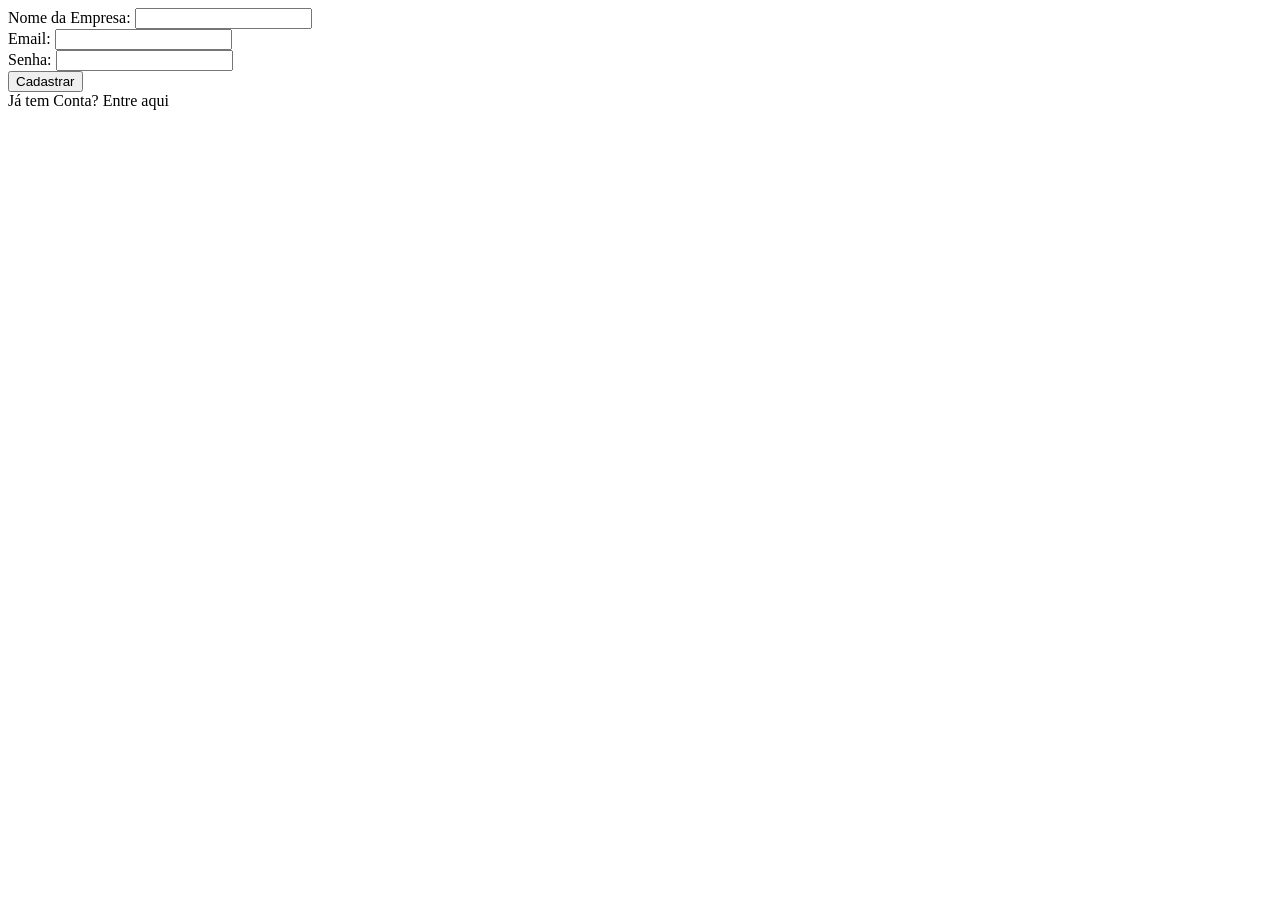
==== src/main/resources/templates/empresas/formularioCadastroEmpresa.html @ fe950bd8 "corrigindo os bugs de repositório e git" ====
<!DOCTYPE html>
<html lang="pt">
<head>
    <meta charset="UTF-8">
    <meta name="viewport" content="width=device-width, initial-scale=1.0">
    <title>Cadastrar como Empresa</title>
</head>
<body>
    <form th:action="@{/empresas/cadastro}" method="post">
        <label for="nome">Nome da Empresa:</label>
        <input type="text" id="nome" name="nome" required>
        <br>
        <label for="email">Email:</label>
        <input type="email" id="email" name="email" required>
        <br>
        <label for="senha">Senha:</label>
        <input type="password" id="senha" name="senha" required>
        <br>
        <button type="submit">Cadastrar</button>
    </form>

    <a th:href="@{/login/sing-up}">Já tem Conta? Entre aqui</a>
</body>
</html>
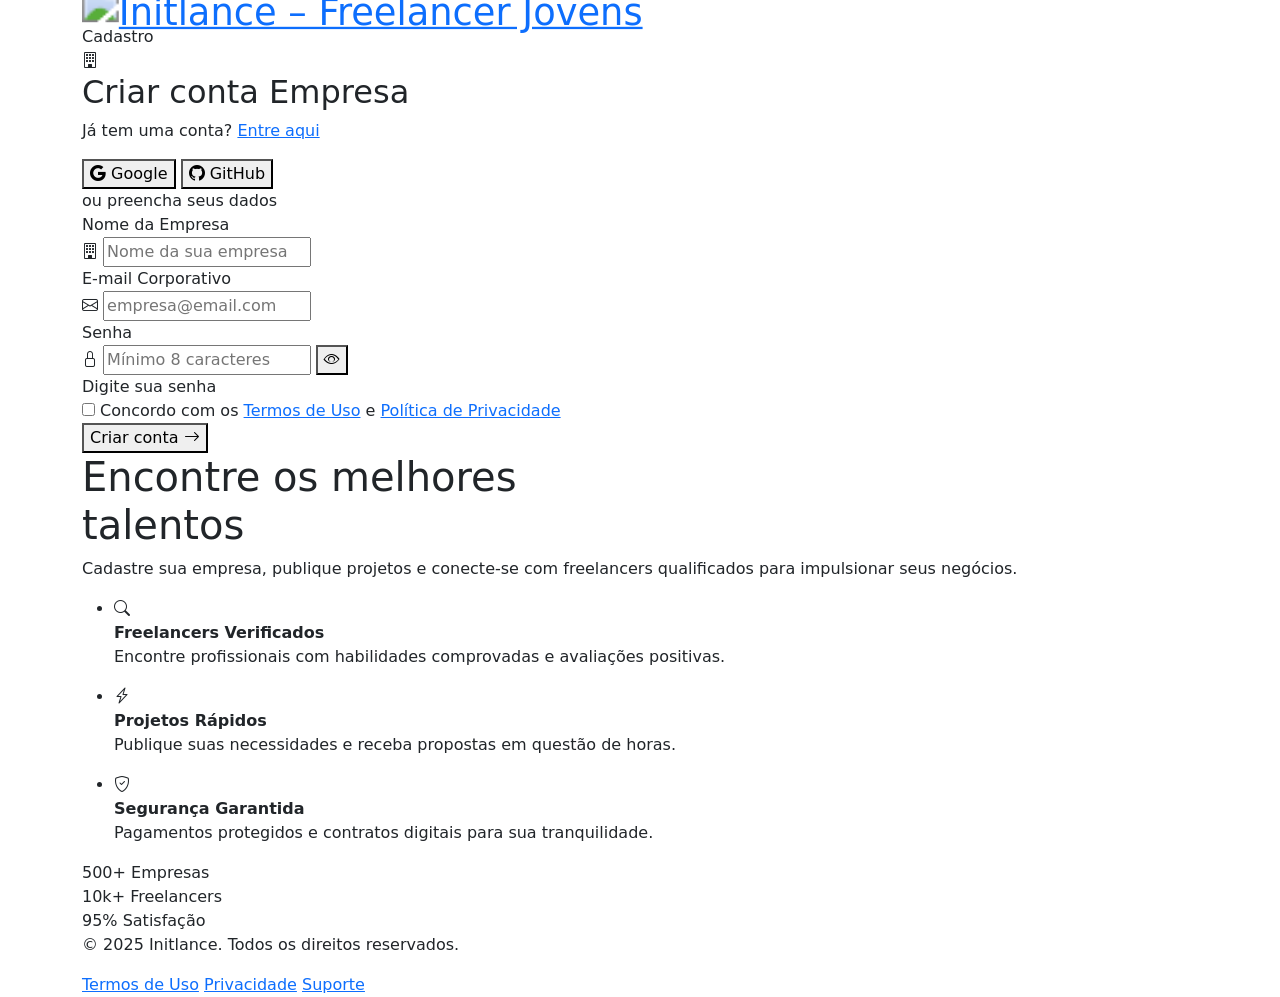
==== commit 9dbac5ad: "estruturação do css e correção de bug do layout" ====
--- a/src/main/resources/templates/empresas/formularioCadastroEmpresa.html
+++ b/src/main/resources/templates/empresas/formularioCadastroEmpresa.html
@@ -1,24 +1,235 @@
 <!DOCTYPE html>
-<html lang="pt">
+<html lang="pt-BR">
+
 <head>
-    <meta charset="UTF-8">
-    <meta name="viewport" content="width=device-width, initial-scale=1.0">
-    <title>Cadastrar como Empresa</title>
+    <meta charset="UTF-8" />
+    <meta name="viewport" content="width=device-width, initial-scale=1.0" />
+    <meta name="description" content="Initlance — Crie sua conta como Empresa e encontre os melhores freelancers." />
+    <title>Cadastro Empresa · Initlance</title>
+
+    <link href="https://cdn.jsdelivr.net/npm/bootstrap@5.3.8/dist/css/bootstrap.min.css" rel="stylesheet"
+        integrity="sha384-sRIl4kxILFvY47J16cr9ZwB07vP4J8+LH7qKQnuqkuIAvNWLzeN8tE5YBujZqJLB" crossorigin="anonymous" />
+
+    <link
+        href="https://fonts.googleapis.com/css2?family=Syne:wght@400;600;700;800&family=DM+Sans:ital,opsz,wght@0,9..40,300;0,9..40,400;0,9..40,500;1,9..40,300&display=swap"
+        rel="stylesheet" />
+
+    <link rel="stylesheet" href="https://cdn.jsdelivr.net/npm/bootstrap-icons@1.11.3/font/bootstrap-icons.min.css" />
+    <link rel="stylesheet" th:href="@{/CSS/base/variables.css}" />
+    <link rel="stylesheet" th:href="@{/CSS/base/reset.css}" />
+    <link rel="stylesheet" th:href="@{/CSS/base/typography.css}" />
+    <link rel="stylesheet" th:href="@{/CSS/base/animations.css}" />
+    <link rel="stylesheet" th:href="@{/CSS/components/blobs.css}" />
+    <link rel="stylesheet" th:href="@{/CSS/components/navbar.css}" />
+    <link rel="stylesheet" th:href="@{/CSS/components/buttons.css}" />
+    <link rel="stylesheet" th:href="@{/CSS/components/forms.css}" />
+    <link rel="stylesheet" th:href="@{/CSS/components/footer.css}" />
+    <link rel="stylesheet" th:href="@{/CSS/pages/cadastro.css}" />
 </head>
+
 <body>
-    <form th:action="@{/empresas/cadastro}" method="post">
-        <label for="nome">Nome da Empresa:</label>
-        <input type="text" id="nome" name="nome" required>
-        <br>
-        <label for="email">Email:</label>
-        <input type="email" id="email" name="email" required>
-        <br>
-        <label for="senha">Senha:</label>
-        <input type="password" id="senha" name="senha" required>
-        <br>
-        <button type="submit">Cadastrar</button>
-    </form>
-
-    <a th:href="@{/login/sing-up}">Já tem Conta? Entre aqui</a>
+
+    <!-- Blobs decorativos -->
+    <div class="blob blob-1" aria-hidden="true"></div>
+    <div class="blob blob-2" aria-hidden="true"></div>
+    <div class="blob blob-3" aria-hidden="true"></div>
+
+    <header class="login-header">
+        <div class="container">
+            <a th:href="@{/initlance}" href="/" class="header-logo" aria-label="Voltar para a página inicial">
+                <img th:src="@{/IMG/logoInitlanceSemfundo.png}" alt="Initlance – Freelancer Jovens"
+                    style="height: 50px; width: auto; transform: scale(2.3); transform-origin: left center;" />
+            </a>
+
+            <div class="step-indicator" aria-label="Etapa 1 de 1">
+                <span class="step-dot step-dot--active" aria-hidden="true"></span>
+                <span class="step-label">Cadastro</span>
+            </div>
+        </div>
+    </header>
+
+    <main class="login-main" id="main-content">
+        <div class="container">
+            <div class="login-grid">
+
+                <!-- formulário -->
+                <section class="login-form-section" aria-labelledby="cadastro-heading">
+
+                    <div class="form-card">
+
+                        <!-- Faixa top -->
+                        <div class="form-card-header">
+                            <div class="form-title-row">
+                                <div class="form-title-icon" aria-hidden="true">
+                                    <i class="bi bi-building"></i>
+                                </div>
+                                <div>
+                                    <h2 class="form-title" id="cadastro-heading">Criar conta Empresa</h2>
+                                    <p class="form-subtitle">
+                                        Já tem uma conta?
+                                        <a th:href="@{/login/sing-up}" href="/login/sing-up" class="link-purple">Entre aqui</a>
+                                    </p>
+                                </div>
+                            </div>
+                        </div>
+
+                        <div class="social-login" aria-label="Cadastrar com redes sociais">
+                            <button type="button" class="btn-social" aria-label="Continuar com Google">
+                                <i class="bi bi-google" aria-hidden="true"></i>
+                                Google
+                            </button>
+                            <button type="button" class="btn-social" aria-label="Continuar com GitHub">
+                                <i class="bi bi-github" aria-hidden="true"></i>
+                                GitHub
+                            </button>
+                        </div>
+
+                        <div class="divider-or" role="separator" aria-label="ou">
+                            <span>ou preencha seus dados</span>
+                        </div>
+
+                        <!-- Formulário -->
+                        <form th:action="@{/empresas/cadastro}" method="post" novalidate
+                            aria-label="Formulário de cadastro empresa">
+
+                            <!-- Nome da Empresa -->
+                            <div class="field-group">
+                                <label for="nome" class="field-label">Nome da Empresa</label>
+                                <div class="input-wrap">
+                                    <span class="input-icon" aria-hidden="true"><i class="bi bi-building"></i></span>
+                                    <input type="text" class="field-input" id="nome" name="nome"
+                                        placeholder="Nome da sua empresa" autocomplete="organization" required />
+                                </div>
+                            </div>
+
+                            <!-- E-mail -->
+                            <div class="field-group">
+                                <label for="email" class="field-label">E-mail Corporativo</label>
+                                <div class="input-wrap">
+                                    <span class="input-icon" aria-hidden="true"><i class="bi bi-envelope"></i></span>
+                                    <input type="email" class="field-input" id="email" name="email"
+                                        placeholder="empresa@email.com" autocomplete="email" required />
+                                </div>
+                            </div>
+
+                            <!-- Senha -->
+                            <div class="field-group">
+                                <label for="senha" class="field-label">Senha</label>
+                                <div class="input-wrap">
+                                    <span class="input-icon" aria-hidden="true"><i class="bi bi-lock"></i></span>
+                                    <input type="password" class="field-input" id="senha" name="senha"
+                                        placeholder="Mínimo 8 caracteres" autocomplete="new-password" required />
+                                    <button type="button" class="btn-toggle-pass" aria-label="Mostrar ou ocultar senha"
+                                        id="togglePass">
+                                        <i class="bi bi-eye" aria-hidden="true" id="eyeIcon"></i>
+                                    </button>
+                                </div>
+                                <!-- Barra de força de senha -->
+                                <div class="password-strength" aria-label="Força da senha">
+                                    <div class="strength-bars">
+                                        <span class="bar" id="bar1"></span>
+                                        <span class="bar" id="bar2"></span>
+                                        <span class="bar" id="bar3"></span>
+                                        <span class="bar" id="bar4"></span>
+                                    </div>
+                                    <span class="strength-label" id="strengthLabel">Digite sua senha</span>
+                                </div>
+                            </div>
+
+                            <!-- Termos -->
+                            <div class="remember-row">
+                                <label class="checkbox-label">
+                                    <input type="checkbox" name="termos" id="termos" required />
+                                    <span class="checkbox-custom" aria-hidden="true"></span>
+                                    Concordo com os
+                                    <a href="#" class="link-purple">Termos de Uso</a> e
+                                    <a href="#" class="link-purple">Política de Privacidade</a>
+                                </label>
+                            </div>
+
+                            <!-- Submit -->
+                            <button type="submit" class="btn-submit">
+                                Criar conta
+                                <i class="bi bi-arrow-right" aria-hidden="true"></i>
+                            </button>
+
+                        </form>
+
+                    </div>
+
+                </section>
+
+                <aside class="login-aside" aria-label="Benefícios para empresas">
+
+                    <h1 class="aside-title">
+                        Encontre os melhores<br /><span class="highlight">talentos</span>
+                    </h1>
+
+                    <p class="aside-subtitle">
+                        Cadastre sua empresa, publique projetos e conecte-se com freelancers qualificados para impulsionar seus negócios.
+                    </p>
+
+                    <ul class="benefits-list" aria-label="Benefícios">
+                        <li class="benefit-item">
+                            <span class="benefit-icon" aria-hidden="true"><i class="bi bi-search"></i></span>
+                            <div>
+                                <strong>Freelancers Verificados</strong>
+                                <p>Encontre profissionais com habilidades comprovadas e avaliações positivas.</p>
+                            </div>
+                        </li>
+                        <li class="benefit-item">
+                            <span class="benefit-icon" aria-hidden="true"><i class="bi bi-lightning-charge"></i></span>
+                            <div>
+                                <strong>Projetos Rápidos</strong>
+                                <p>Publique suas necessidades e receba propostas em questão de horas.</p>
+                            </div>
+                        </li>
+                        <li class="benefit-item">
+                            <span class="benefit-icon" aria-hidden="true"><i class="bi bi-shield-check"></i></span>
+                            <div>
+                                <strong>Segurança Garantida</strong>
+                                <p>Pagamentos protegidos e contratos digitais para sua tranquilidade.</p>
+                            </div>
+                        </li>
+                    </ul>
+
+                    <div class="aside-social-proof">
+                        <div class="sp-item">
+                            <span class="sp-num">500+</span>
+                            <span class="sp-lbl">Empresas</span>
+                        </div>
+                        <span class="sp-divider"></span>
+                        <div class="sp-item">
+                            <span class="sp-num">10k+</span>
+                            <span class="sp-lbl">Freelancers</span>
+                        </div>
+                        <span class="sp-divider"></span>
+                        <div class="sp-item">
+                            <span class="sp-num">95%</span>
+                            <span class="sp-lbl">Satisfação</span>
+                        </div>
+                    </div>
+
+                </aside>
+
+            </div>
+        </div>
+    </main>
+
+    <footer class="login-footer">
+        <div class="container">
+            <p class="footer-copy">© 2025 Initlance. Todos os direitos reservados.</p>
+            <nav aria-label="Links legais">
+                <a href="#" class="footer-link">Termos de Uso</a>
+                <a href="#" class="footer-link">Privacidade</a>
+                <a href="#" class="footer-link">Suporte</a>
+            </nav>
+        </div>
+    </footer>
+
+    <script src="https://cdn.jsdelivr.net/npm/bootstrap@5.3.8/dist/js/bootstrap.bundle.min.js"></script>
+    <script th:src="@{/js/password-strength.js}"></script>
+
 </body>
+
 </html>
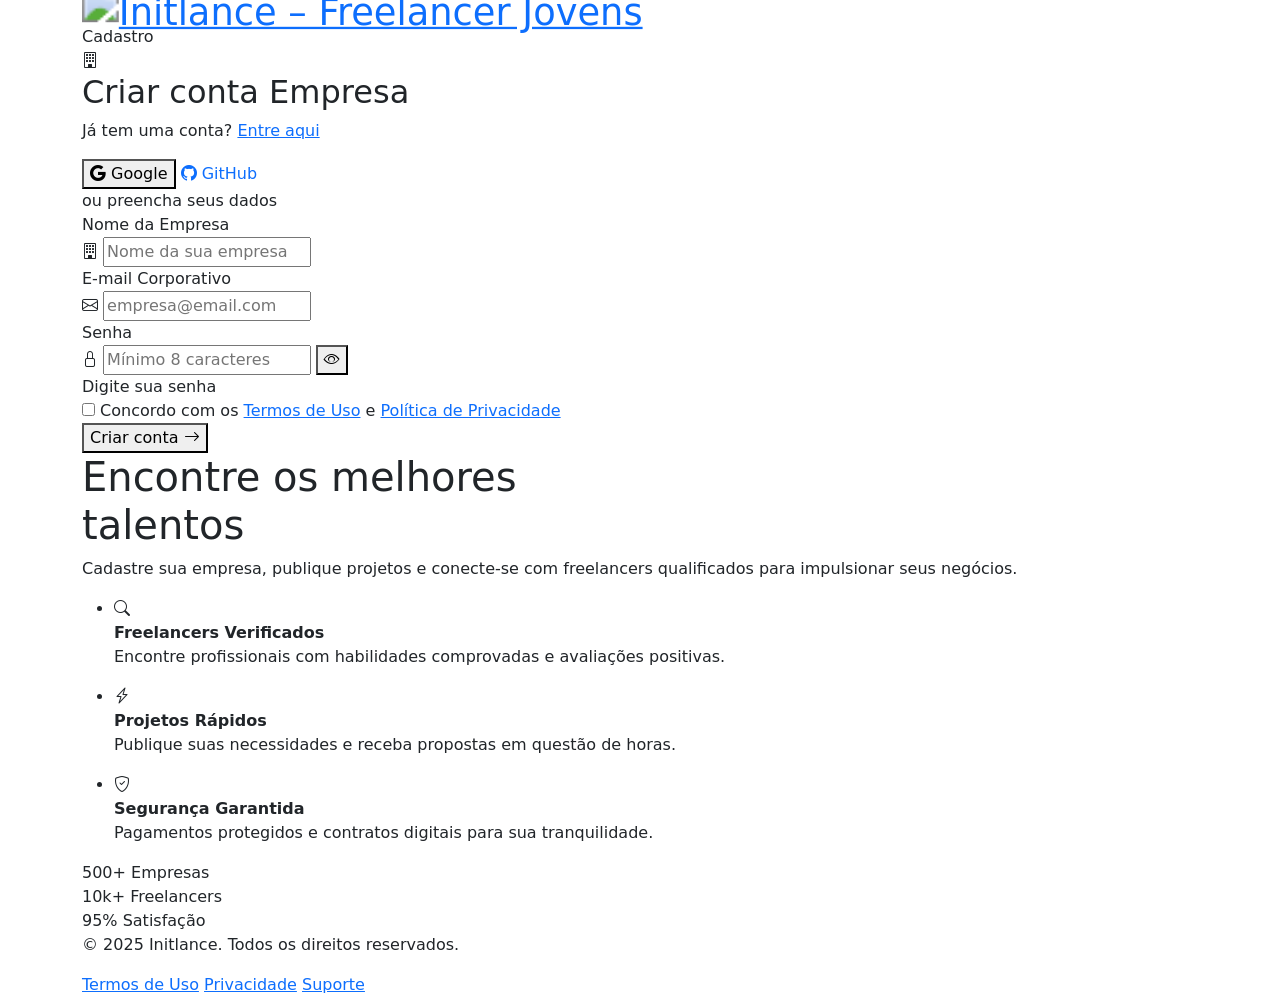
==== commit db01daa8: "Correção da rota cadastrar e implementação do gitHub nos cadastros" ====
--- a/src/main/resources/templates/empresas/formularioCadastroEmpresa.html
+++ b/src/main/resources/templates/empresas/formularioCadastroEmpresa.html
@@ -78,10 +78,10 @@
                                 <i class="bi bi-google" aria-hidden="true"></i>
                                 Google
                             </button>
-                            <button type="button" class="btn-social" aria-label="Continuar com GitHub">
+                            <a href="/oauth2/authorization/github" class="btn-social" aria-label="Continuar com GitHub" style="text-decoration: none;">
                                 <i class="bi bi-github" aria-hidden="true"></i>
                                 GitHub
-                            </button>
+                            </a>
                         </div>
 
                         <div class="divider-or" role="separator" aria-label="ou">
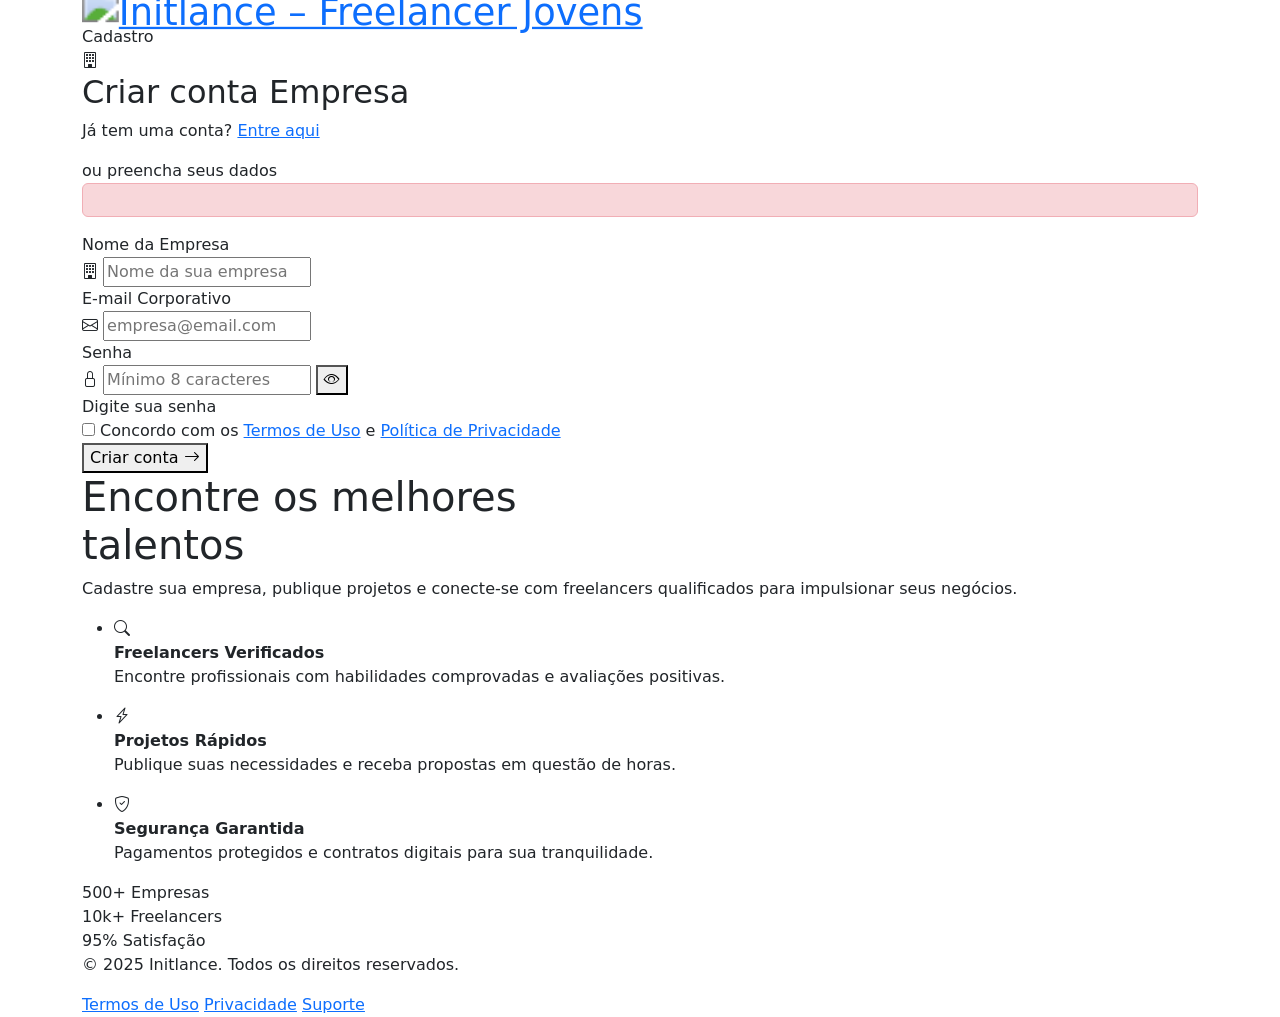
==== commit 4bc51a5d: "login funcionando" ====
--- a/src/main/resources/templates/empresas/formularioCadastroEmpresa.html
+++ b/src/main/resources/templates/empresas/formularioCadastroEmpresa.html
@@ -73,24 +73,18 @@
                             </div>
                         </div>
 
-                        <div class="social-login" aria-label="Cadastrar com redes sociais">
-                            <button type="button" class="btn-social" aria-label="Continuar com Google">
-                                <i class="bi bi-google" aria-hidden="true"></i>
-                                Google
-                            </button>
-                            <a href="/oauth2/authorization/github" class="btn-social" aria-label="Continuar com GitHub" style="text-decoration: none;">
-                                <i class="bi bi-github" aria-hidden="true"></i>
-                                GitHub
-                            </a>
-                        </div>
-
                         <div class="divider-or" role="separator" aria-label="ou">
                             <span>ou preencha seus dados</span>
                         </div>
 
+                        <div th:if="${erro}" class="alert alert-danger" role="alert" th:text="${erro}"></div>
+
                         <!-- Formulário -->
-                        <form th:action="@{/empresas/cadastro}" method="post" novalidate
+                        <form th:action="@{/empresas/salvar}" method="POST" novalidate th:object="${empresa}"
                             aria-label="Formulário de cadastro empresa">
+
+                            <input type="hidden" th:name="${_csrf.parameterName}" th:value="${_csrf.token}" />
+                            <input type="hidden" th:field="*{idUsuario}" />
 
                             <!-- Nome da Empresa -->
                             <div class="field-group">
@@ -98,7 +92,7 @@
                                 <div class="input-wrap">
                                     <span class="input-icon" aria-hidden="true"><i class="bi bi-building"></i></span>
                                     <input type="text" class="field-input" id="nome" name="nome"
-                                        placeholder="Nome da sua empresa" autocomplete="organization" required />
+                                        placeholder="Nome da sua empresa" autocomplete="organization" th:field="*{nome}" required />
                                 </div>
                             </div>
 
@@ -108,7 +102,7 @@
                                 <div class="input-wrap">
                                     <span class="input-icon" aria-hidden="true"><i class="bi bi-envelope"></i></span>
                                     <input type="email" class="field-input" id="email" name="email"
-                                        placeholder="empresa@email.com" autocomplete="email" required />
+                                        placeholder="empresa@email.com" autocomplete="email" th:field="*{email}" required />
                                 </div>
                             </div>
 
@@ -118,7 +112,7 @@
                                 <div class="input-wrap">
                                     <span class="input-icon" aria-hidden="true"><i class="bi bi-lock"></i></span>
                                     <input type="password" class="field-input" id="senha" name="senha"
-                                        placeholder="Mínimo 8 caracteres" autocomplete="new-password" required />
+                                        placeholder="Mínimo 8 caracteres" autocomplete="new-password"  th:field="*{senha}" required />
                                     <button type="button" class="btn-toggle-pass" aria-label="Mostrar ou ocultar senha"
                                         id="togglePass">
                                         <i class="bi bi-eye" aria-hidden="true" id="eyeIcon"></i>
@@ -232,4 +226,4 @@
 
 </body>
 
-</html>+</html>
